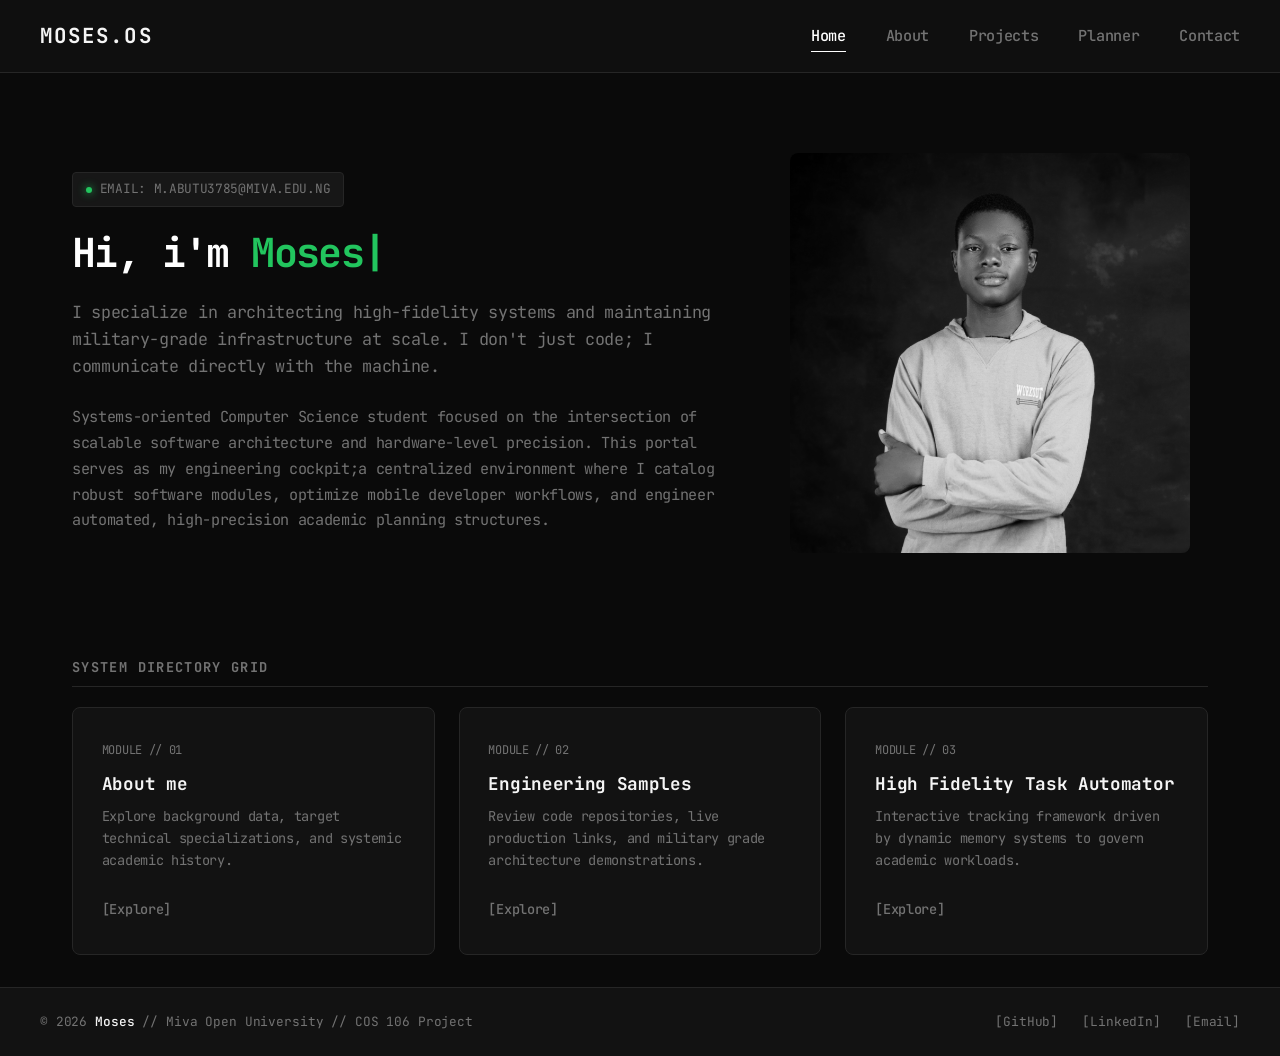
==== index.html @ fcf8b161 "Minor bug fixes" ====
<!doctype html>
<html lang="en">
  <head>
    <meta charset="UTF-8" />
    <meta name="viewport" content="width=device-width, initial-scale=1.0" />
    <title>Academic Portfolio Engine | Home</title>
    <link rel="stylesheet" href="css/style.css" />
  </head>
  <body>
    <main class="main-content">
      <section class="hero-container">
        <div class="hero-text-block">
          <div class="status-badge">
            <span class="status-indicator-dot"></span>
            <span>EMAIL: M.ABUTU3785@MIVA.EDU.NG</span>
          </div>

          <h5 class="welcome-title">
            Hi, i'm
            <span style="color: var(--success)"
              >Moses<span class="loading-dots"></span
            ></span>
          </h5>
          <p class="hero-lead">
            I specialize in architecting high-fidelity systems and maintaining
            military-grade infrastructure at scale.
            <span
              >I don't just code; I communicate directly with the machine.</span
            >
          </p>

          <p class="hero-bio">
            Systems-oriented Computer Science student focused on the
            intersection of scalable software architecture and hardware-level
            precision. This portal serves as my engineering cockpit;a
            centralized environment where I catalog robust software modules,
            optimize mobile developer workflows, and engineer automated,
            high-precision academic planning structures.
          </p>
        </div>

        <div class="hero-avatar-block">
          <figure class="profile-image-container">
            <img src="me.jpg" alt="Moses - Student Photograph" />
          </figure>
        </div>
      </section>

      <section class="quick-directory">
        <h2 class="directory-header">System Directory Grid</h2>

        <div class="grid-fallback-flex">
          <div class="card">
            <span class="card-meta">MODULE // 01</span>
            <h3 class="card-title">About me</h3>
            <p class="card-desc">
              Explore background data, target technical specializations, and
              systemic academic history.
            </p>
            <a href="about.html" class="nav-link card-link">[Explore]</a>
          </div>

          <div class="card">
            <span class="card-meta">MODULE // 02</span>
            <h3 class="card-title">Engineering Samples</h3>
            <p class="card-desc">
              Review code repositories, live production links, and military
              grade architecture demonstrations.
            </p>
            <a href="projects.html" class="nav-link card-link">[Explore]</a>
          </div>

          <div class="card">
            <span class="card-meta">MODULE // 03</span>
            <h3 class="card-title">High Fidelity Task Automator</h3>
            <p class="card-desc">
              Interactive tracking framework driven by dynamic memory systems to
              govern academic workloads.
            </p>
            <a href="planner.html" class="nav-link card-link">[Explore]</a>
          </div>
        </div>
      </section>
    </main>

    <script src="js/main.js" type="module"></script>
  </body>
</html>
---- css/style.css ----
@import url("https://fonts.googleapis.com/css2?family=JetBrains+Mono:wght@300;400;500;700&display=swap");

:root {
  --bg-primary: #0a0a0a;
  --bg-secondary: #121212;
  --border-color: #262626;

  --accent-primary: #ffffff;
  --accent-dim: #404040;
  --text-main: #f5f5f5;
  --text-muted: #737373;

  --error: #ef4444;
  --success: #22c55e;

  --transition-smooth: all 0.35s cubic-bezier(0.16, 1, 0.3, 1);
  --transition-fast: all 0.2s cubic-bezier(0.25, 1, 0.5, 1);
  --font-sans: "JetBrains Mono", monospace;
}

* {
  box-sizing: border-box;
  margin: 0;
  padding: 0;
}

body {
  background-color: var(--bg-primary);
  color: var(--text-main);
  font-family: var(--font-sans);
  line-height: 1.6;
  letter-spacing: -0.02em;
  min-height: 100vh;
  display: flex;
  flex-direction: column;
  overflow-x: hidden;
}

.main-content {
  flex: 1;
  max-width: 1200px;
  width: 100%;
  margin: 0 auto;
  padding: 2rem;
  animation: surfaceReveal 0.6s cubic-bezier(0.16, 1, 0.3, 1) forwards;
}

.flex-center {
  display: flex;
  justify-content: center;
  align-items: center;
}

.grid-fallback-flex {
  display: flex;
  flex-wrap: wrap;
  gap: 1.5rem;
}

.navbar {
  background-color: rgba(18, 18, 18, 0.75);
  backdrop-filter: blur(16px);
  -webkit-backdrop-filter: blur(16px);
  border-bottom: 1px solid var(--border-color);
  position: sticky;
  top: 0;
  z-index: 1000;
  padding: 1.2rem 2rem;
  transition: var(--transition-smooth);
}

.nav-container {
  display: flex;
  justify-content: space-between;
  align-items: center;
  max-width: 1200px;
  margin: 0 auto;
}

.nav-brand {
  font-size: 1.3rem;
  font-weight: 700;
  color: var(--text-main);
  text-decoration: none;
  text-transform: uppercase;
  letter-spacing: 0.1em;
  position: relative;
}

.nav-menu {
  display: flex;
  list-style: none;
  gap: 2.5rem;
}

.nav-link {
  color: var(--text-muted);
  text-decoration: none;
  font-weight: 500;
  font-size: 0.95rem;
  transition: var(--transition-fast);
  position: relative;
  padding: 0.25rem 0;
}

.nav-link:hover,
.nav-link.active {
  color: var(--accent-primary);
}

.nav-link::after {
  content: "";
  position: absolute;
  width: 0;
  height: 1px;
  bottom: -2px;
  left: 0;
  background-color: var(--accent-primary);
  transition: var(--transition-smooth);
}

.nav-link:hover::after,
.nav-link.active::after {
  width: 100%;
}

.menu-toggle {
  display: none;
  flex-direction: column;
  gap: 6px;
  background: none;
  border: none;
  cursor: pointer;
  padding: 0.5rem;
}

.menu-toggle span {
  width: 22px;
  height: 2px;
  background-color: var(--text-main);
  transition: var(--transition-smooth);
}

.menu-toggle.open span:nth-child(1) {
  transform: translateY(8px) rotate(45deg);
}
.menu-toggle.open span:nth-child(2) {
  opacity: 0;
}
.menu-toggle.open span:nth-child(3) {
  transform: translateY(-8px) rotate(-45deg);
}

.card {
  background-color: var(--bg-secondary);
  border: 1px solid var(--border-color);
  border-radius: 8px;
  padding: 1.8rem;
  flex: 1 1 calc(33.333% - 1.5rem);
  min-width: 290px;
  transition: var(--transition-smooth);
  position: relative;
}

.card:hover {
  border-color: var(--accent-dim);
  transform: translateY(-4px);
  box-shadow: 0 16px 40px rgba(0, 0, 0, 0.8);
}

.table-container {
  width: 100%;
  overflow-x: auto;
  margin: 2rem 0;
  border-radius: 6px;
  border: 1px solid var(--border-color);
}

table {
  width: 100%;
  border-collapse: collapse;
  text-align: left;
  background-color: var(--bg-secondary);
  font-size: 0.9rem;
}

th,
td {
  padding: 1.1rem 1.5rem;
  border-bottom: 1px solid var(--border-color);
}

th {
  background-color: #121212;
  color: var(--text-main);
  font-weight: 700;
  text-transform: uppercase;
  font-size: 0.8rem;
  letter-spacing: 0.05em;
  border-bottom: 2px solid var(--border-color);
}

tr:last-child td {
  border-bottom: none;
}

tr:hover td {
  color: var(--accent-primary);
  background-color: #171717;
  transition: var(--transition-fast);
}

.skills-list {
  list-style: none;
  display: flex;
  flex-wrap: wrap;
  gap: 0.75rem;
  margin: 1.5rem 0;
}

.skills-list li {
  background: var(--bg-secondary);
  border: 1px solid var(--border-color);
  padding: 0.4rem 1.1rem;
  border-radius: 4px;
  font-size: 0.85rem;
  color: var(--text-muted);
  transition: var(--transition-fast);
}

.skills-list li:hover {
  border-color: var(--accent-primary);
  color: var(--accent-primary);
  background-color: var(--bg-primary);
}

.media-wrapper {
  margin-top: 2rem;
  border-radius: 8px;
  overflow: hidden;
  border: 1px solid var(--border-color);
  background: #000;
  transition: var(--transition-smooth);
}

.media-wrapper:hover {
  border-color: var(--accent-dim);
}

video {
  width: 100%;
  display: block;
  mix-blend-mode: luminosity;
  transition: var(--transition-smooth);
}

video:hover {
  mix-blend-mode: normal;
}

.form-control {
  width: 100%;
  padding: 0.9rem;
  background: #121212;
  border: 1px solid var(--border-color);
  border-radius: 4px;
  color: var(--text-main);
  font-family: var(--font-sans);
  font-size: 0.9rem;
  transition: var(--transition-smooth);
}

.form-control:focus {
  outline: none;
  border-color: var(--accent-primary);
  box-shadow: 0 0 0 1px var(--accent-primary);
}

button[type="submit"] {
  width: 100%;
  padding: 1rem;
  background: var(--success) !important;
  color: var(--text-main) !important;
  border: 1px solid var(--text-main);
  border-radius: 4px;
  font-family: var(--font-sans);
  font-weight: 700;
  text-transform: uppercase;
  letter-spacing: 0.05em;
  cursor: pointer;
  transition: var(--transition-smooth);
}

button[type="submit"]:hover {
  background: var(--success) !important;
  color: var(--text-main) !important;
  border-color: var(--accent-dim);
}
button[type="submit"]:active {
  background: #63ff9c !important;
  color: var(--bg-primary) !important;
  border-color: var(--accent-dim);
}

@keyframes surfaceReveal {
  from {
    opacity: 0;
    transform: translateY(12px);
  }
  to {
    opacity: 1;
    transform: translateY(0);
  }
}

.reveal-in {
  animation: surfaceReveal 0.5s cubic-bezier(0.16, 1, 0.3, 1) forwards;
}

@media (max-width: 768px) {
  .menu-toggle {
    display: flex;
  }

  .nav-menu {
    position: absolute;
    top: 100%;
    left: 0;
    right: 0;
    background-color: rgba(10, 10, 10, 0.95);
    backdrop-filter: blur(20px);
    -webkit-backdrop-filter: blur(20px);
    flex-direction: column;
    align-items: center;
    padding: 3rem 0;
    gap: 2rem;
    border-top: 1px solid var(--border-color);
    border-bottom: 1px solid var(--border-color);
    opacity: 0;
    transform: translateY(-15px);
    pointer-events: none;
    transition: var(--transition-smooth);
  }

  .nav-menu.active {
    opacity: 1;
    transform: translateY(0);
    pointer-events: auto;
  }
}

.hero-container {
  display: flex;
  align-items: center;
  justify-content: space-between;
  gap: 3rem;
  padding: 3rem 0;
}

.hero-text-block {
  flex: 1 1 60%;
}

.hero-avatar-block {
  flex: 1 1 40%;
  display: flex;
  justify-content: center;
}

.profile-image-container {
  width: 25rem;
  height: 25rem;
  border-radius: 8px;
  overflow: hidden;
  background: var(--bg-secondary);
  transition: var(--transition-smooth);
  position: relative;
}

.profile-image-container:hover {
  border-color: var(--accent-primary);
  box-shadow: 0 20px 40px rgba(0, 0, 0, 0.8);
}

.profile-image-container img {
  width: 100%;
  height: 100%;
  object-fit: cover;
  filter: grayscale(100%);
  overflow: hidden;
  transition: var(--transition-smooth);
}

.profile-image-container:hover img {
  filter: grayscale(0%);
  transform: scale(1.2);
}

.status-badge {
  display: inline-flex;
  align-items: center;
  gap: 0.5rem;
  background: #171717;
  border: 1px solid var(--border-color);
  padding: 0.4rem 0.8rem;
  border-radius: 4px;
  font-size: 0.8rem;
  color: var(--text-muted);
  margin-bottom: 1.5rem;
}

.status-indicator-dot {
  width: 6px;
  height: 6px;
  background-color: var(--success);
  border-radius: 50%;
  box-shadow: 0 0 8px var(--success);
}

.welcome-title {
  font-size: 2.5rem;
  font-weight: 700;
  line-height: 1.1;
  letter-spacing: -0.04em;
  margin-bottom: 1.5rem;
  color: var(--accent-primary);
}
.loading-dots::after {
  content: "|"; /* A command-line style cursor */
  animation: blink-cursor 1s step-end infinite;
}

@keyframes blink-cursor {
  0%,
  100% {
    opacity: 1;
  }
  50% {
    opacity: 0;
  }
}

.hero-lead {
  color: var(--text-muted);
  font-size: 1.05rem;
  margin-bottom: 1.5rem;
}

.hero-bio {
  color: var(--text-muted);
  font-size: 0.95rem;
  line-height: 1.7;
}

.quick-directory {
  margin-top: 3.5rem;
}

.directory-header {
  font-size: 0.85rem;
  text-transform: uppercase;
  letter-spacing: 0.1em;
  color: var(--text-muted);
  margin-bottom: 1.2rem;
  border-bottom: 1px solid var(--border-color);
  padding-bottom: 0.5rem;
}

.card-meta {
  font-size: 0.75rem;
  color: var(--text-muted);
}

.card-title {
  margin: 0.5rem 0;
  font-size: 1.1rem;
}

.card-desc {
  color: var(--text-muted);
  font-size: 0.85rem;
  margin-bottom: 1.5rem;
}

.card-link {
  font-size: 0.85rem;
  display: inline-block;
}

@media (max-width: 968px) {
  .hero-container {
    flex-direction: column-reverse;
    text-align: center;
    gap: 2rem;
    padding: 1.5rem 0;
  }
  .profile-image-container {
    width: 20rem;
    height: 20rem;
  }
  .welcome-title {
    font-size: 2.2rem;
  }
  .status-badge {
    justify-content: center;
  }
}

.footer {
  background-color: var(--bg-secondary);
  border-top: 1px solid var(--border-color);
  padding: 1.5rem 2rem;
  margin-top: auto;
  transition: var(--transition-smooth);
}

.footer-container {
  display: flex;
  justify-content: space-between;
  align-items: center;
  max-width: 1200px;
  margin: 0 auto;
  font-size: 0.8rem;
  letter-spacing: -0.01em;
}

.footer-meta {
  color: var(--text-muted);
}

.footer-meta-identity {
  color: var(--text-main);
  font-weight: 500;
}

.footer-links {
  display: flex;
  gap: 1.5rem;
  list-style: none;
}

.footer-link {
  color: var(--text-muted);
  text-decoration: none;
  transition: var(--transition-fast);
}

.footer-link:hover {
  color: var(--accent-primary);
}

@media (max-width: 768px) {
  .footer-container {
    flex-direction: column;
    gap: 1rem;
    text-align: center;
  }

  .footer-links {
    justify-content: center;
    gap: 1.2rem;
  }
}

.nav-overlay {
  position: fixed;
  top: 0;
  left: 0;
  width: 100vw;
  height: 100vh;
  background-color: rgba(0, 0, 0, 0.65); /* Stealth dim overlay mask */
  backdrop-filter: blur(4px); /* Soft structural focus shifts */
  -webkit-backdrop-filter: blur(4px);
  z-index: 999; /* Sits right below the elevated navbar layer */
  opacity: 0;
  pointer-events: none;
  transition: var(--transition-smooth);
}

.nav-overlay.active {
  opacity: 1;
  pointer-events: auto;
}

body.no-scroll {
  overflow: hidden;
  height: 100vh;
}

@media (max-width: 768px) {
  .navbar {
    z-index: 1001;
  }

  .nav-menu {
    z-index: 1002;
  }
}
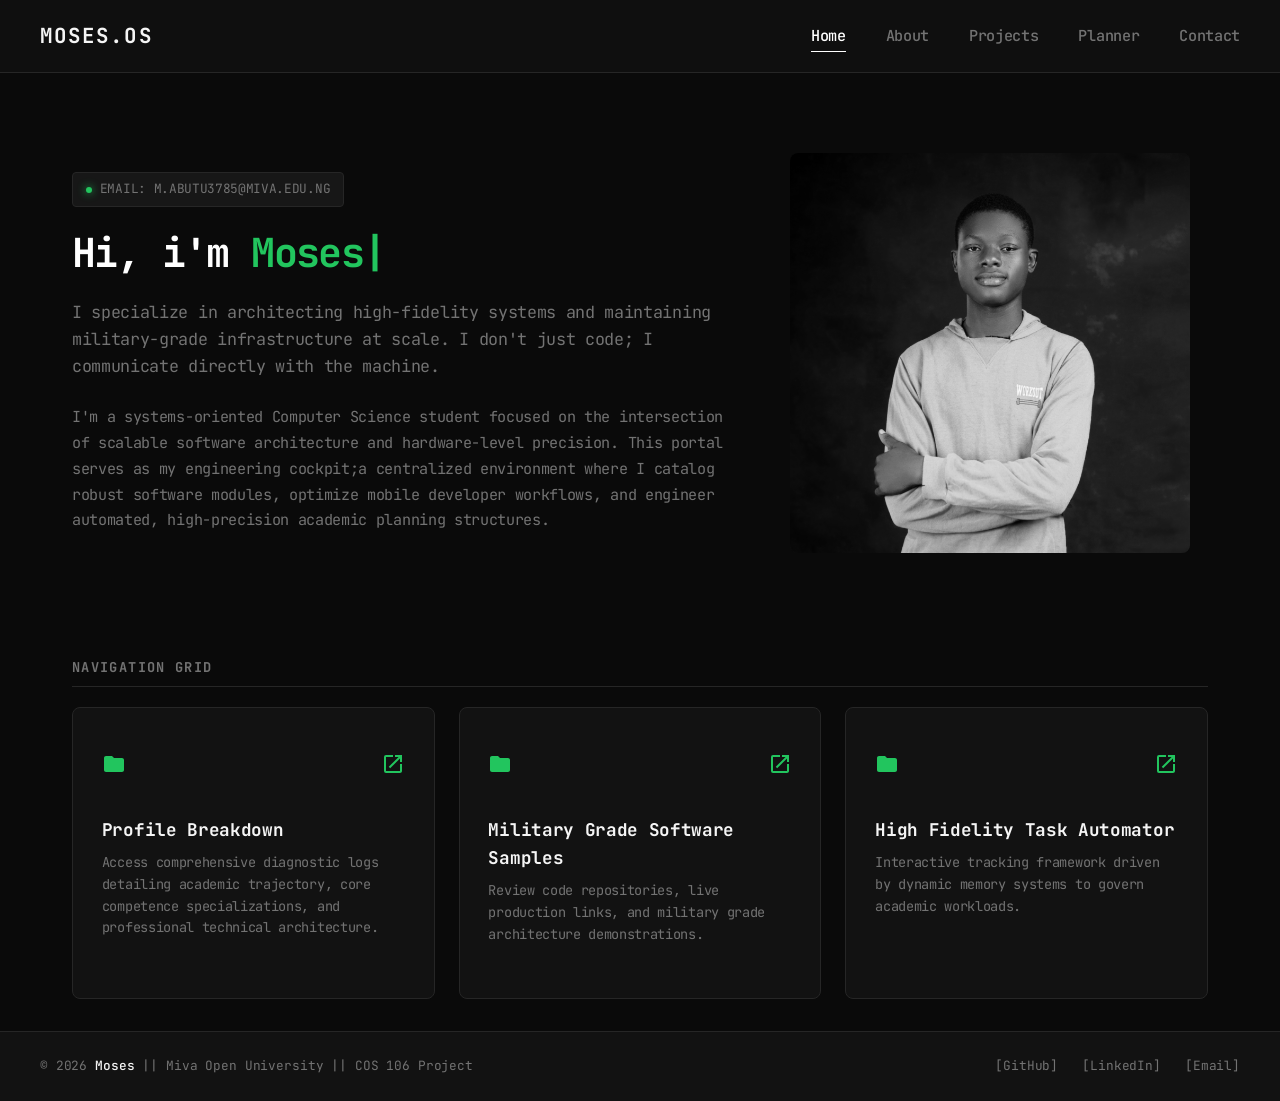
==== commit 40ac7492: "Minor bug fixes" ====
--- a/index.html
+++ b/index.html
@@ -3,8 +3,23 @@
   <head>
     <meta charset="UTF-8" />
     <meta name="viewport" content="width=device-width, initial-scale=1.0" />
-    <title>Academic Portfolio Engine | Home</title>
+    <title>Portfolio Engine | Home</title>
     <link rel="stylesheet" href="css/style.css" />
+    <link
+      rel="icon"
+      type="image/png"
+      href="/my-favicon/favicon-96x96.png"
+      sizes="96x96"
+    />
+    <link rel="icon" type="image/svg+xml" href="/my-favicon/favicon.svg" />
+    <link rel="shortcut icon" href="/my-favicon/favicon.ico" />
+    <link
+      rel="apple-touch-icon"
+      sizes="180x180"
+      href="/my-favicon/apple-touch-icon.png"
+    />
+    <meta name="apple-mobile-web-app-title" content="Moses.OS" />
+    <link rel="manifest" href="/my-favicon/site.webmanifest" />
   </head>
   <body>
     <main class="main-content">
@@ -30,7 +45,7 @@
           </p>
 
           <p class="hero-bio">
-            Systems-oriented Computer Science student focused on the
+            I'm a systems-oriented Computer Science student focused on the
             intersection of scalable software architecture and hardware-level
             precision. This portal serves as my engineering cockpit;a
             centralized environment where I catalog robust software modules,
@@ -47,37 +62,101 @@
       </section>
 
       <section class="quick-directory">
-        <h2 class="directory-header">System Directory Grid</h2>
+        <h2 class="directory-header">Navigation Grid</h2>
 
         <div class="grid-fallback-flex">
           <div class="card">
-            <span class="card-meta">MODULE // 01</span>
-            <h3 class="card-title">About me</h3>
+            <div class="card-header">
+              <div class="node-wrapper" title="System Directory">
+                <svg class="node-icon" viewBox="0 0 24 24">
+                  <path
+                    d="M10 4H4c-1.1 0-1.99.9-1.99 2L2 18c0 1.1.9 2 2 2h16c1.1 0 2-.9 2-2V8c0-1.1-.9-2-2-2h-8l-2-2z"
+                  />
+                </svg>
+              </div>
+
+              <div class="access-nodes">
+                <a
+                  href="about.html"
+                  class="node-wrapper"
+                  title="Launch Environment"
+                >
+                  <svg class="node-icon" viewBox="0 0 24 24">
+                    <path
+                      d="M19 19H5V5h7V3H5a2 2 0 0 0-2 2v14a2 2 0 0 0 2 2h14c1.1 0 2-.9 2-2v-7h-2zM14 3v2h3.59l-9.83 9.83 1.41 1.41L19 6.41V10h2V3z"
+                    />
+                  </svg>
+                </a>
+              </div>
+            </div>
+            <h3 class="card-title">Profile Breakdown</h3>
             <p class="card-desc">
-              Explore background data, target technical specializations, and
-              systemic academic history.
+              Access comprehensive diagnostic logs detailing academic
+              trajectory, core competence specializations, and professional
+              technical architecture.
             </p>
-            <a href="about.html" class="nav-link card-link">[Explore]</a>
           </div>
 
           <div class="card">
-            <span class="card-meta">MODULE // 02</span>
-            <h3 class="card-title">Engineering Samples</h3>
+            <div class="card-header">
+              <div class="node-wrapper" title="System Directory">
+                <svg class="node-icon" viewBox="0 0 24 24">
+                  <path
+                    d="M10 4H4c-1.1 0-1.99.9-1.99 2L2 18c0 1.1.9 2 2 2h16c1.1 0 2-.9 2-2V8c0-1.1-.9-2-2-2h-8l-2-2z"
+                  />
+                </svg>
+              </div>
+
+              <div class="access-nodes">
+                <a
+                  href="projects.html"
+                  class="node-wrapper"
+                  title="Launch Environment"
+                >
+                  <svg class="node-icon" viewBox="0 0 24 24">
+                    <path
+                      d="M19 19H5V5h7V3H5a2 2 0 0 0-2 2v14a2 2 0 0 0 2 2h14c1.1 0 2-.9 2-2v-7h-2zM14 3v2h3.59l-9.83 9.83 1.41 1.41L19 6.41V10h2V3z"
+                    />
+                  </svg>
+                </a>
+              </div>
+            </div>
+            <h3 class="card-title">Military Grade Software Samples</h3>
             <p class="card-desc">
               Review code repositories, live production links, and military
               grade architecture demonstrations.
             </p>
-            <a href="projects.html" class="nav-link card-link">[Explore]</a>
           </div>
 
           <div class="card">
-            <span class="card-meta">MODULE // 03</span>
+            <div class="card-header">
+              <div class="node-wrapper" title="System Directory">
+                <svg class="node-icon" viewBox="0 0 24 24">
+                  <path
+                    d="M10 4H4c-1.1 0-1.99.9-1.99 2L2 18c0 1.1.9 2 2 2h16c1.1 0 2-.9 2-2V8c0-1.1-.9-2-2-2h-8l-2-2z"
+                  />
+                </svg>
+              </div>
+
+              <div class="access-nodes">
+                <a
+                  href="planner.html"
+                  class="node-wrapper"
+                  title="Launch Environment"
+                >
+                  <svg class="node-icon" viewBox="0 0 24 24">
+                    <path
+                      d="M19 19H5V5h7V3H5a2 2 0 0 0-2 2v14a2 2 0 0 0 2 2h14c1.1 0 2-.9 2-2v-7h-2zM14 3v2h3.59l-9.83 9.83 1.41 1.41L19 6.41V10h2V3z"
+                    />
+                  </svg>
+                </a>
+              </div>
+            </div>
             <h3 class="card-title">High Fidelity Task Automator</h3>
             <p class="card-desc">
               Interactive tracking framework driven by dynamic memory systems to
               govern academic workloads.
             </p>
-            <a href="planner.html" class="nav-link card-link">[Explore]</a>
           </div>
         </div>
       </section>
--- a/css/style.css
+++ b/css/style.css
@@ -224,7 +224,7 @@
   padding: 0.4rem 1.1rem;
   border-radius: 4px;
   font-size: 0.85rem;
-  color: var(--text-muted);
+  color: var(--success);
   transition: var(--transition-fast);
 }
 
@@ -280,7 +280,7 @@
   width: 100%;
   padding: 1rem;
   background: var(--success) !important;
-  color: var(--text-main) !important;
+  color: var(--bg-secondary) !important;
   border: 1px solid var(--text-main);
   border-radius: 4px;
   font-family: var(--font-sans);
@@ -470,7 +470,13 @@
   font-size: 0.75rem;
   color: var(--text-muted);
 }
-
+.card-header {
+  display: flex;
+  align-items: center;
+  justify-content: space-between;
+  gap: 0.5rem;
+  margin-bottom: 1rem;
+}
 .card-title {
   margin: 0.5rem 0;
   font-size: 1.1rem;
@@ -485,6 +491,34 @@
 .card-link {
   font-size: 0.85rem;
   display: inline-block;
+  color: var(--success);
+}
+
+/* Layout and Base Visuals */
+.access-nodes {
+  display: flex;
+  gap: 1.5rem;
+  padding: 1rem 0;
+}
+
+.node-wrapper {
+  display: inline-block;
+  transition: transform 0.2s ease;
+}
+
+/* The SVG element itself */
+.node-icon {
+  width: 24px;
+  height: 24px;
+  fill: var(--success); /* Initial stealth slate-gray */
+  transition: fill 0.3s ease;
+}
+
+/* Interaction: System Online */
+.node-wrapper:hover .node-icon {
+  fill: var(--accent-primary); /* Vibrant green accent */
+  transform: translateY(-2px);
+  filter: drop-shadow(0 0 8px rgba(34, 197, 94, 0.5));
 }
 
 @media (max-width: 968px) {
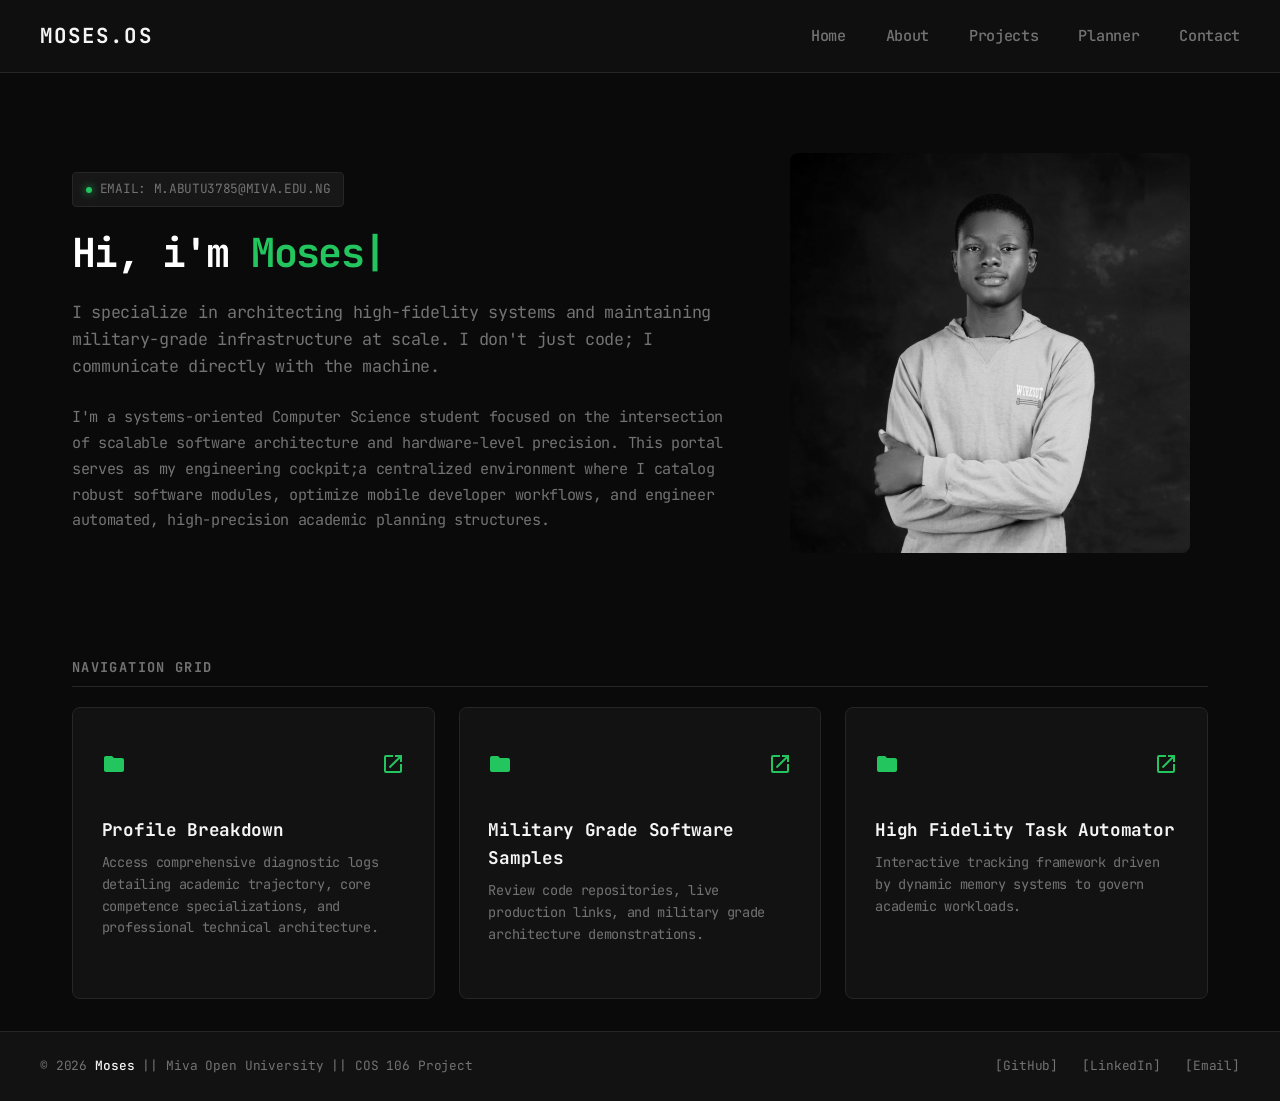
==== commit 092cf94e: "refactor" ====
--- a/index.html
+++ b/index.html
@@ -3,7 +3,7 @@
   <head>
     <meta charset="UTF-8" />
     <meta name="viewport" content="width=device-width, initial-scale=1.0" />
-    <title>Portfolio Engine | Home</title>
+    <title>Portfolio | Home</title>
     <link rel="stylesheet" href="css/style.css" />
     <link
       rel="icon"
@@ -77,7 +77,7 @@
 
               <div class="access-nodes">
                 <a
-                  href="about.html"
+                  href="/about/"
                   class="node-wrapper"
                   title="Launch Environment"
                 >
@@ -109,7 +109,7 @@
 
               <div class="access-nodes">
                 <a
-                  href="projects.html"
+                  href="/projects/"
                   class="node-wrapper"
                   title="Launch Environment"
                 >
@@ -140,7 +140,7 @@
 
               <div class="access-nodes">
                 <a
-                  href="planner.html"
+                  href="/planner/"
                   class="node-wrapper"
                   title="Launch Environment"
                 >
@@ -162,6 +162,6 @@
       </section>
     </main>
 
-    <script src="js/main.js" type="module"></script>
+    <script src="/js/main.js" type="module"></script>
   </body>
 </html>
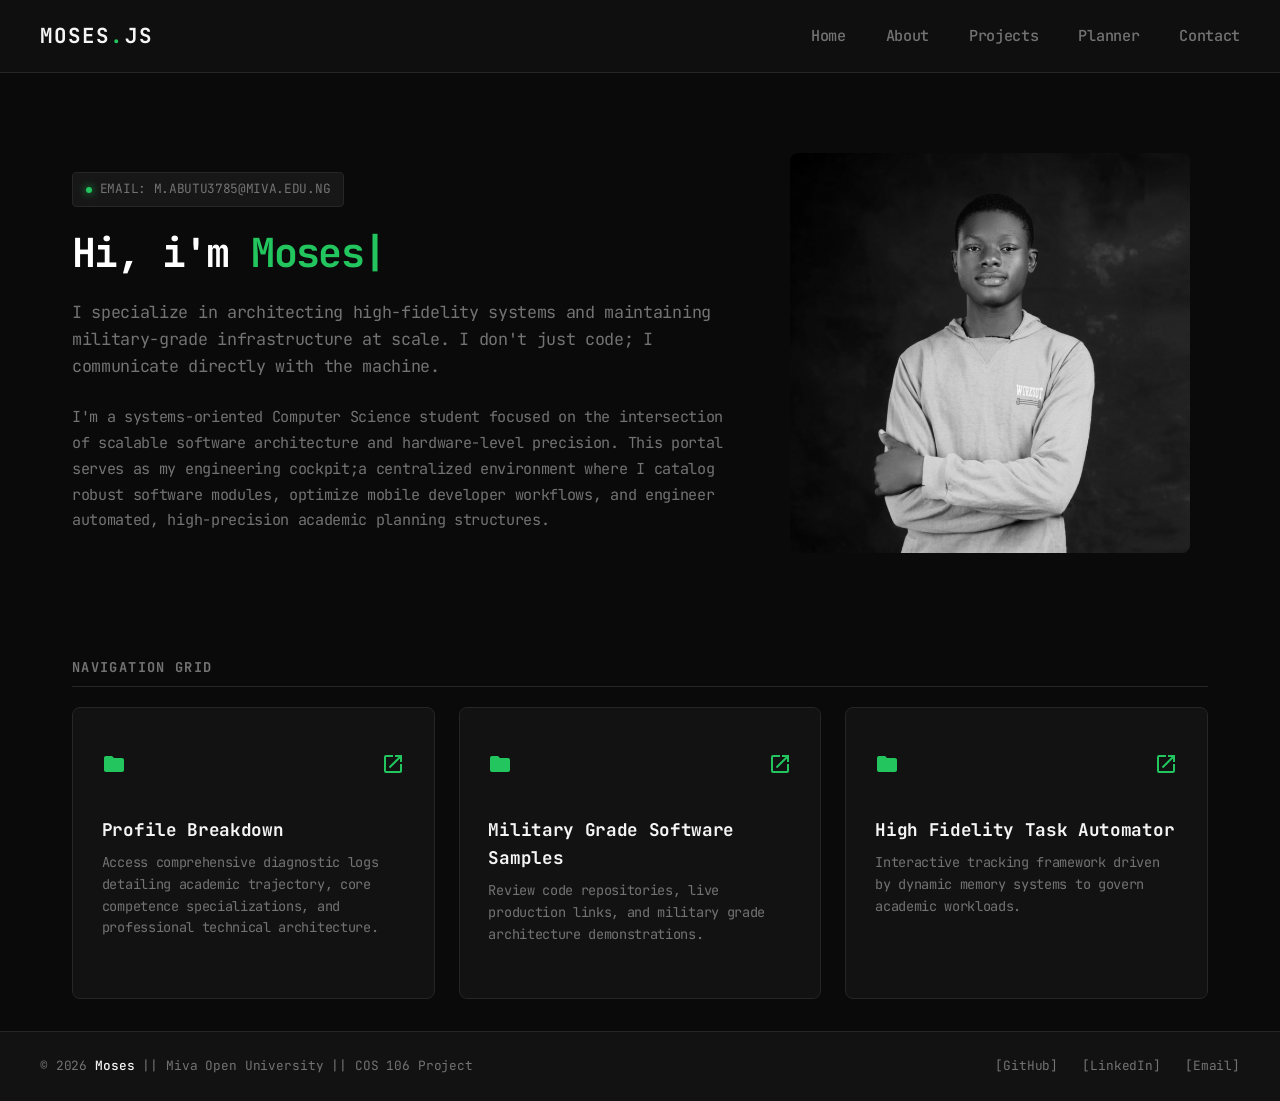
==== commit 41e077c1: "refactor" ====
--- a/index.html
+++ b/index.html
@@ -1,6 +1,7 @@
 <!doctype html>
 <html lang="en">
   <head>
+    <meta name="theme-color" content="#000000" />
     <meta charset="UTF-8" />
     <meta name="viewport" content="width=device-width, initial-scale=1.0" />
     <title>Portfolio | Home</title>
@@ -77,7 +78,7 @@
 
               <div class="access-nodes">
                 <a
-                  href="/about/"
+                  href="/about"
                   class="node-wrapper"
                   title="Launch Environment"
                 >
@@ -109,7 +110,7 @@
 
               <div class="access-nodes">
                 <a
-                  href="/projects/"
+                  href="/project"
                   class="node-wrapper"
                   title="Launch Environment"
                 >
@@ -140,7 +141,7 @@
 
               <div class="access-nodes">
                 <a
-                  href="/planner/"
+                  href="/planner"
                   class="node-wrapper"
                   title="Launch Environment"
                 >
--- a/css/style.css
+++ b/css/style.css
@@ -85,6 +85,9 @@
   text-transform: uppercase;
   letter-spacing: 0.1em;
   position: relative;
+  span {
+   color: var(--success); !important
+  }
 }
 
 .nav-menu {
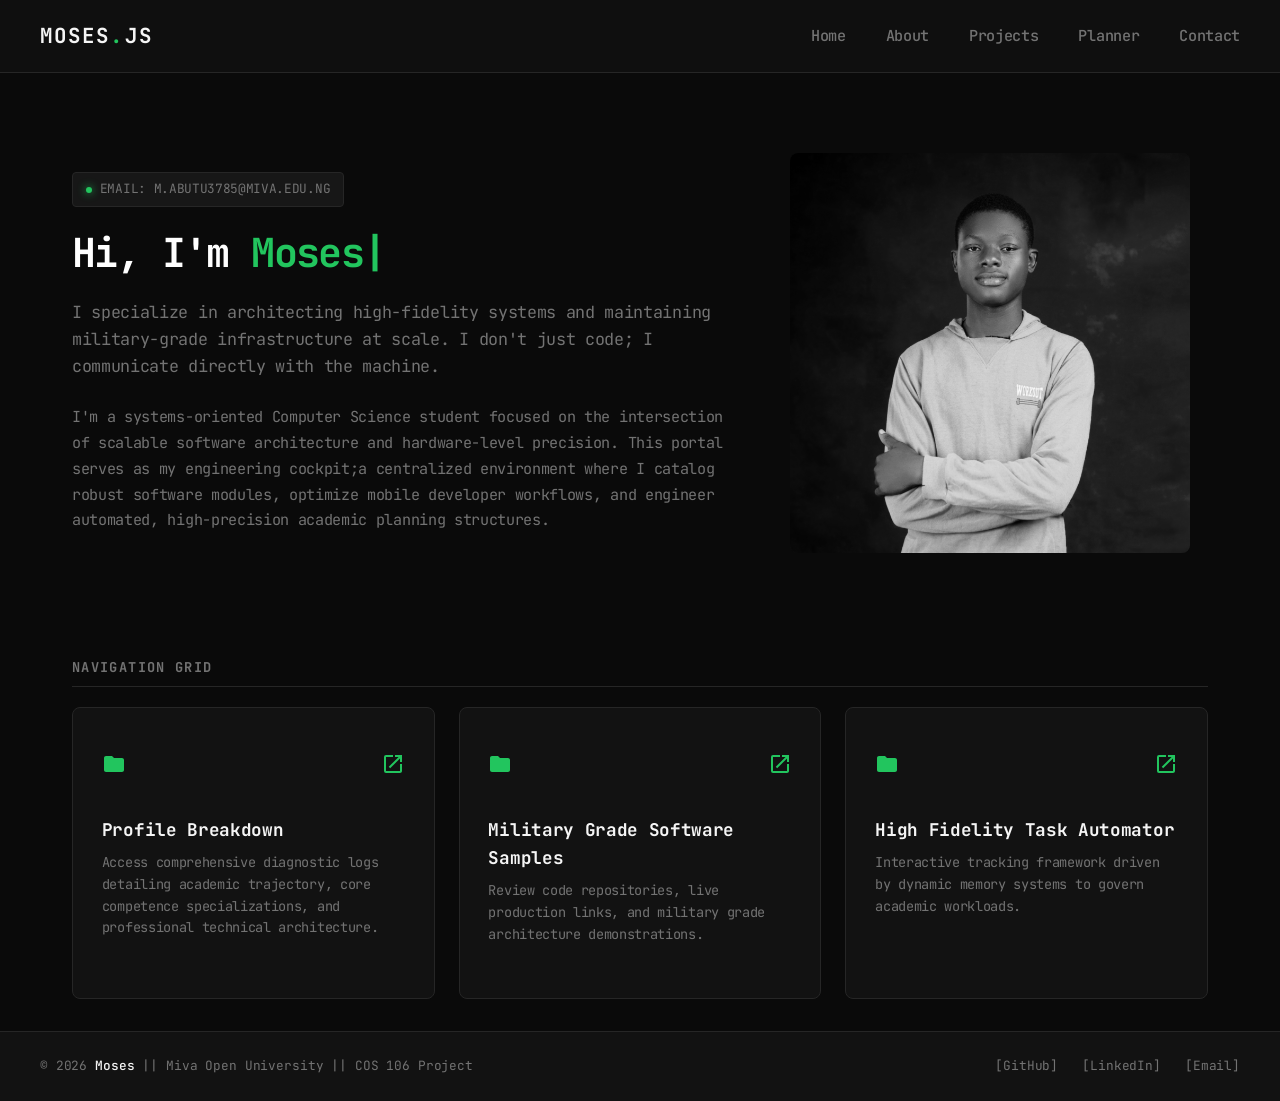
==== commit 89c9e4ae: "refactor" ====
--- a/index.html
+++ b/index.html
@@ -32,7 +32,7 @@
           </div>
 
           <h5 class="welcome-title">
-            Hi, i'm
+            Hi, I'm
             <span style="color: var(--success)"
               >Moses<span class="loading-dots"></span
             ></span>
